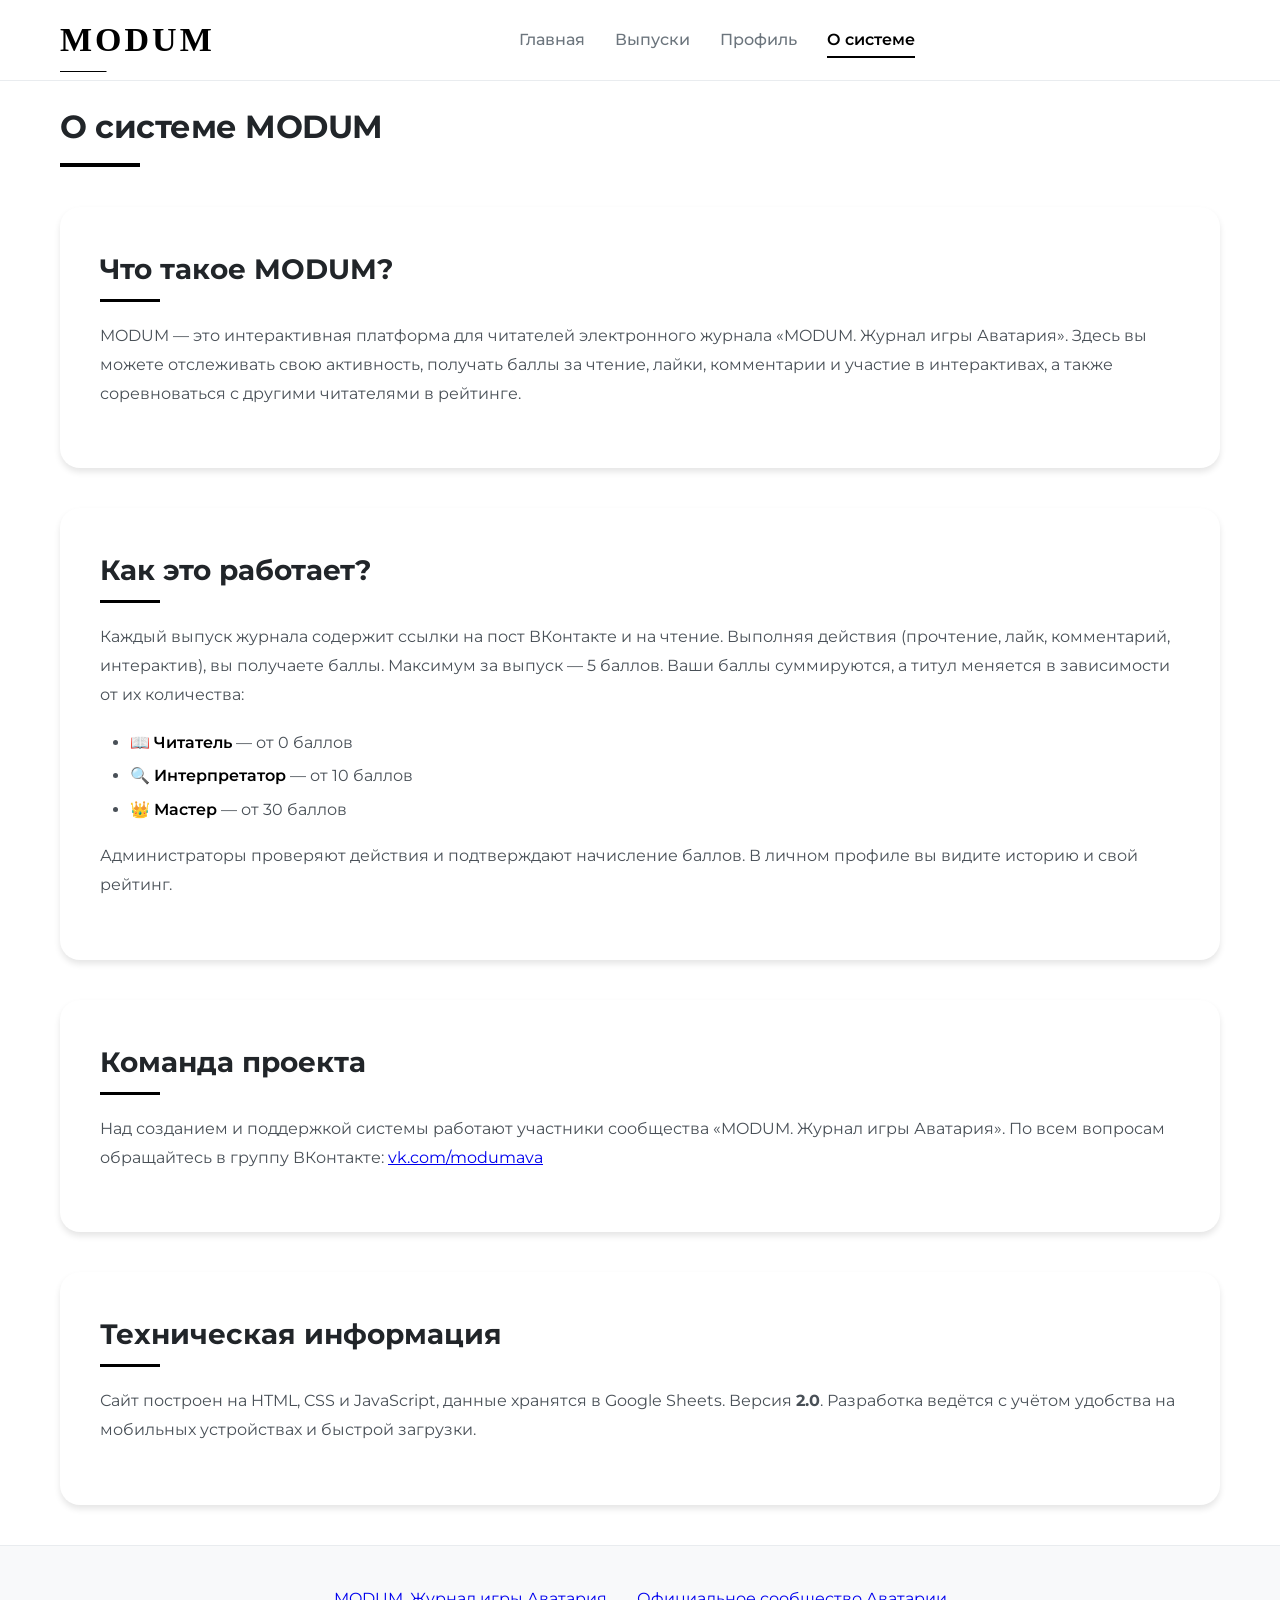
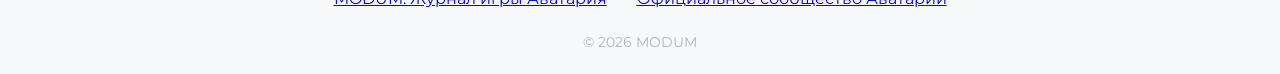
==== about.html @ 7e5fe1b1 "Add files via upload" ====
<!DOCTYPE html>
<html lang="ru">
<head>
    <meta charset="UTF-8">
    <meta name="viewport" content="width=device-width, initial-scale=1.0">
    <title>О системе — MODUM</title>
    <link rel="preconnect" href="https://fonts.googleapis.com">
    <link rel="preconnect" href="https://fonts.gstatic.com" crossorigin>
    <link href="https://fonts.googleapis.com/css2?family=Montserrat:wght@300;400;500;600;700;800&display=swap" rel="stylesheet">
    <link rel="stylesheet" href="https://cdnjs.cloudflare.com/ajax/libs/font-awesome/6.0.0/css/all.min.css">
    <link rel="stylesheet" href="css/style.css">
    <style>
        .about-section { background: white; border-radius: 20px; padding: 40px; margin: 40px 0; box-shadow: var(--shadow); }
        .about-section h2 { font-size: 28px; margin-bottom: 20px; position: relative; padding-bottom: 10px; }
        .about-section h2::after { content: ''; position: absolute; bottom: 0; left: 0; width: 60px; height: 3px; background: var(--black); }
        .about-section p { margin-bottom: 20px; line-height: 1.8; color: var(--gray-700); }
        .about-section ul { margin-left: 30px; margin-bottom: 20px; color: var(--gray-700); }
        .about-section li { margin-bottom: 8px; }
        .about-section .highlight { font-weight: 600; color: var(--black); }
    </style>
</head>
<body>
    <div class="wrapper">
        <header class="header">
            <div class="container">
                <div class="header__inner">
                    <a href="index.html" class="logo">MODUM</a>
                    <nav class="nav">
                        <a href="index.html" class="nav__link">Главная</a>
                        <a href="editions.html" class="nav__link">Выпуски</a>
                        <a href="profile.html" class="nav__link">Профиль</a>
                        <a href="about.html" class="nav__link active">О системе</a>
                        <a href="admin.html" class="nav__link" id="adminLink" style="display: none;">Админка</a>
                    </nav>
                    <div class="user-info" id="userInfo"></div>
                </div>
            </div>
        </header>

        <main class="main">
            <div class="container">
                <h1 class="section-title">О системе MODUM</h1>

                <div class="about-section">
                    <h2>Что такое MODUM?</h2>
                    <p>
                        MODUM — это интерактивная платформа для читателей электронного журнала «MODUM. Журнал игры Аватария».
                        Здесь вы можете отслеживать свою активность, получать баллы за чтение, лайки, комментарии и участие в интерактивах,
                        а также соревноваться с другими читателями в рейтинге.
                    </p>
                </div>

                <div class="about-section">
                    <h2>Как это работает?</h2>
                    <p>
                        Каждый выпуск журнала содержит ссылки на пост ВКонтакте и на чтение. Выполняя действия (прочтение, лайк, комментарий, интерактив),
                        вы получаете баллы. Максимум за выпуск — 5 баллов. Ваши баллы суммируются, а титул меняется в зависимости от их количества:
                    </p>
                    <ul>
                        <li><span class="highlight">📖 Читатель</span> — от 0 баллов</li>
                        <li><span class="highlight">🔍 Интерпретатор</span> — от 10 баллов</li>
                        <li><span class="highlight">👑 Мастер</span> — от 30 баллов</li>
                    </ul>
                    <p>
                        Администраторы проверяют действия и подтверждают начисление баллов. В личном профиле вы видите историю и свой рейтинг.
                    </p>
                </div>

                <div class="about-section">
                    <h2>Команда проекта</h2>
                    <p>
                        Над созданием и поддержкой системы работают участники сообщества «MODUM. Журнал игры Аватария».
                        По всем вопросам обращайтесь в группу ВКонтакте: <a href="https://vk.com/modumava" target="_blank">vk.com/modumava</a>
                    </p>
                </div>

                <div class="about-section">
                    <h2>Техническая информация</h2>
                    <p>
                        Сайт построен на HTML, CSS и JavaScript, данные хранятся в Google Sheets. Версия <strong>2.0</strong>.
                        Разработка ведётся с учётом удобства на мобильных устройствах и быстрой загрузки.
                    </p>
                </div>
            </div>
        </main>

        <footer class="footer">
            <div class="container">
                <div class="footer__links">
                    <a href="https://vk.com/modumava" target="_blank">MODUM. Журнал игры Аватария</a>
                    <a href="https://vk.com/avataryaclub" target="_blank">Официальное сообщество Аватарии</a>
                </div>
                <div class="footer__copyright">© 2026 MODUM</div>
            </div>
        </footer>
    </div>

    <script src="js/config.js"></script>
    <script src="js/google-api.js"></script>
    <script src="js/utils.js"></script>
    <script src="js/profanity.js"></script>
    <script src="js/api.js"></script>
    <script src="js/auth.js"></script>
    <script>
        document.addEventListener('DOMContentLoaded', updateHeader);
    </script>
</body>
</html>
---- css/style.css ----
/* ===== ОСНОВНЫЕ НАСТРОЙКИ ===== */
:root {
    --black: #000000;
    --white: #ffffff;
    --gray-100: #f8f9fa;
    --gray-200: #e9ecef;
    --gray-300: #dee2e6;
    --gray-400: #ced4da;
    --gray-500: #adb5bd;
    --gray-600: #6c757d;
    --gray-700: #495057;
    --gray-800: #343a40;
    --gray-900: #212529;
    
    --vk: #4680C2;
    --ok: #EE8208;
    
    --shadow: 0 4px 6px rgba(0,0,0,0.1);
    --shadow-lg: 0 10px 15px rgba(0,0,0,0.1);
    --transition: all 0.3s ease;
}

* {
    margin: 0;
    padding: 0;
    box-sizing: border-box;
}

body {
    font-family: 'Montserrat', sans-serif;
    font-size: 16px;
    line-height: 1.6;
    color: var(--gray-900);
    background: var(--white);
}

.wrapper {
    min-height: 100vh;
    display: flex;
    flex-direction: column;
}

.container {
    max-width: 1200px;
    margin: 0 auto;
    padding: 0 20px;
    width: 100%;
}

/* ===== ШАПКА ===== */
.header {
    background: var(--white);
    border-bottom: 1px solid var(--gray-200);
    position: sticky;
    top: 0;
    z-index: 1000;
}

.header__inner {
    display: flex;
    align-items: center;
    justify-content: space-between;
    height: 80px;
}

.logo {
    font-size: 34px;
    font-weight: 700;
    text-decoration: none;
    color: var(--black);
    letter-spacing: 3px;
    text-transform: uppercase;
    font-family: 'Cormorant Garamond', 'Didot', 'Bodoni', 'Times New Roman', serif;
    transition: var(--transition);
    position: relative;
}

.logo:hover {
    color: var(--gray-600);
}

.logo::after {
    content: '';
    position: absolute;
    bottom: -5px;
    left: 0;
    width: 100%;
    height: 1px;
    background: var(--black);
    transform: scaleX(0.3);
    transform-origin: left;
    transition: transform 0.3s ease;
}

.logo:hover::after {
    transform: scaleX(1);
}

.nav {
    display: flex;
    gap: 30px;
}

.nav__link {
    text-decoration: none;
    color: var(--gray-600);
    font-weight: 500;
    transition: var(--transition);
    position: relative;
}

.nav__link:hover {
    color: var(--black);
}

.nav__link.active {
    color: var(--black);
    font-weight: 600;
}

.nav__link.active::after {
    content: '';
    position: absolute;
    bottom: -5px;
    left: 0;
    width: 100%;
    height: 2px;
    background: var(--black);
}

.user-info {
    display: flex;
    align-items: center;
    gap: 10px;
}

.user-badge {
    display: flex;
    align-items: center;
    gap: 10px;
    padding: 5px 15px;
    background: var(--gray-100);
    border-radius: 40px;
}

.user-name {
    font-weight: 600;
    font-size: 14px;
}

.user-titul {
    font-size: 12px;
    padding: 4px 12px;
    background: var(--black);
    color: var(--white);
    border-radius: 20px;
}

.user-balance {
    font-weight: 700;
    font-size: 14px;
    color: var(--black);
}

.logout-btn {
    background: none;
    border: 1px solid var(--gray-300);
    padding: 8px 15px;
    border-radius: 20px;
    cursor: pointer;
    font-family: 'Montserrat', sans-serif;
    font-size: 14px;
    transition: var(--transition);
}

.logout-btn:hover {
    background: var(--black);
    color: var(--white);
    border-color: var(--black);
}

/* ===== АВТОРИЗАЦИЯ ===== */
.auth-section {
    min-height: calc(100vh - 80px);
    display: flex;
    align-items: center;
    justify-content: center;
    padding: 40px 0;
}

.auth-card {
    max-width: 500px;
    width: 100%;
    padding: 50px;
    background: var(--white);
    border: 1px solid var(--gray-200);
    border-radius: 20px;
    box-shadow: var(--shadow-lg);
}

.auth-card__title {
    font-size: 32px;
    font-weight: 700;
    margin-bottom: 10px;
    letter-spacing: -0.5px;
}

.auth-card__subtitle {
    color: var(--gray-600);
    margin-bottom: 30px;
}

.social-selector {
    display: flex;
    gap: 15px;
    margin-bottom: 30px;
}

.social-btn {
    flex: 1;
    padding: 15px;
    border: 2px solid var(--gray-300);
    border-radius: 10px;
    background: var(--white);
    font-family: 'Montserrat', sans-serif;
    font-weight: 600;
    font-size: 16px;
    cursor: pointer;
    transition: var(--transition);
    display: flex;
    align-items: center;
    justify-content: center;
    gap: 10px;
}

.social-btn.active {
    background: var(--black);
    color: var(--white);
    border-color: var(--black);
}

.social-btn.vk.active {
    background: var(--vk);
    border-color: var(--vk);
}

.social-btn.ok.active {
    background: var(--ok);
    border-color: var(--ok);
}

.auth-form {
    margin-top: 20px;
}

.form-group {
    margin-bottom: 20px;
    position: relative;
}

.form-label {
    display: block;
    font-weight: 600;
    margin-bottom: 8px;
    font-size: 14px;
}

.form-input {
    width: 100%;
    padding: 15px;
    border: 1px solid var(--gray-300);
    border-radius: 10px;
    font-family: 'Montserrat', sans-serif;
    font-size: 16px;
    transition: var(--transition);
}

.form-input:focus {
    outline: none;
    border-color: var(--black);
}

.password-hint {
    position: absolute;
    right: 0;
    top: 0;
    font-size: 12px;
    color: var(--gray-500);
    cursor: help;
}

.password-hint:hover::after {
    content: attr(data-tooltip);
    position: absolute;
    top: 25px;
    right: 0;
    background: var(--black);
    color: white;
    padding: 10px;
    border-radius: 8px;
    font-size: 12px;
    white-space: nowrap;
    z-index: 10;
}

.auth-btn {
    width: 100%;
    padding: 15px;
    background: var(--black);
    color: white;
    border: none;
    border-radius: 10px;
    font-family: 'Montserrat', sans-serif;
    font-weight: 600;
    font-size: 16px;
    cursor: pointer;
    transition: var(--transition);
    margin-top: 10px;
}

.auth-btn:hover {
    background: var(--gray-800);
}

.auth-links {
    margin-top: 20px;
    text-align: center;
}

.forgot-password {
    color: var(--gray-600);
    font-size: 14px;
    text-decoration: none;
    position: relative;
}

.forgot-password:hover::after {
    content: 'Пароль можно получить здесь: https://vk.com/modumava';
    position: absolute;
    bottom: 25px;
    left: 50%;
    transform: translateX(-50%);
    background: var(--black);
    color: white;
    padding: 10px;
    border-radius: 8px;
    font-size: 12px;
    white-space: nowrap;
    z-index: 10;
}

/* ===== КАРТОЧКИ ВЫПУСКОВ ===== */
.editions-grid {
    display: grid;
    grid-template-columns: repeat(auto-fill, minmax(320px, 1fr));
    gap: 30px;
    margin: 40px 0;
}

.edition-card {
    background: var(--white);
    border: 1px solid var(--gray-200);
    border-radius: 16px;
    overflow: hidden;
    transition: var(--transition);
    cursor: pointer;
    position: relative;
}

.edition-card:hover {
    transform: translateY(-5px);
    box-shadow: var(--shadow-lg);
}

.edition-card.unread {
    border-left: 4px solid var(--black);
}

.edition-card__cover {
    height: 200px;
    background-size: cover;
    background-position: center;
    background-color: var(--gray-200);
    position: relative;
}

.edition-card__cover.default {
    background: linear-gradient(135deg, #667eea 0%, #764ba2 100%);
    display: flex;
    align-items: center;
    justify-content: center;
    color: white;
    font-size: 32px;
    font-weight: 700;
}

.edition-card__content {
    padding: 25px;
}

.edition-card__date {
    font-size: 14px;
    color: var(--gray-500);
    margin-bottom: 10px;
}

.edition-card__title {
    font-size: 20px;
    font-weight: 700;
    margin-bottom: 10px;
    line-height: 1.4;
}

.edition-card__desc {
    color: var(--gray-600);
    margin-bottom: 20px;
    font-size: 14px;
    line-height: 1.6;
}

.edition-card__footer {
    display: flex;
    justify-content: space-between;
    align-items: center;
    padding-top: 20px;
    border-top: 1px solid var(--gray-200);
}

.edition-card__status {
    padding: 6px 16px;
    font-size: 12px;
    font-weight: 600;
    border-radius: 30px;
}

.edition-card__status.active {
    background: var(--black);
    color: var(--white);
}

.edition-card__status.past {
    background: var(--gray-200);
    color: var(--gray-600);
}

.edition-card__points {
    font-weight: 700;
    color: var(--black);
}

/* ===== ПРОФИЛЬ ===== */
.profile {
    margin: 40px 0;
}

.profile-cover {
    height: 200px;
    background: linear-gradient(135deg, #667eea 0%, #764ba2 100%);
    border-radius: 20px 20px 0 0;
}

.profile-info {
    background: white;
    border-radius: 20px;
    padding: 0 40px 40px;
    margin-top: -60px;
    box-shadow: var(--shadow-lg);
}

.profile-avatar {
    position: relative;
    top: -40px;
    margin-bottom: -20px;
}

.avatar-image {
    width: 120px;
    height: 120px;
    border-radius: 50%;
    background: var(--gray-100);
    border: 4px solid white;
    box-shadow: var(--shadow);
    display: flex;
    align-items: center;
    justify-content: center;
    font-size: 48px;
    color: var(--gray-500);
}

.edit-name-btn {
    background: none;
    border: 1px solid var(--gray-300);
    border-radius: 50%;
    width: 40px;
    height: 40px;
    cursor: pointer;
    transition: var(--transition);
    margin-left: 15px;
}

.edit-name-btn:hover {
    background: var(--gray-200);
}

.profile-name {
    font-size: 36px;
    font-weight: 800;
    letter-spacing: -0.5px;
    display: flex;
    align-items: center;
    margin-bottom: 10px;
}

.profile-id {
    font-size: 14px;
    color: var(--gray-500);
    margin-bottom: 5px;
}

.profile-link {
    color: var(--gray-600);
    text-decoration: none;
    font-size: 14px;
    margin-bottom: 15px;
    display: inline-block;
}

.profile-link:hover {
    text-decoration: underline;
}

.profile-badge {
    display: flex;
    gap: 15px;
    align-items: center;
    flex-wrap: wrap;
    margin-top: 10px;
}

.profile-titul {
    display: inline-flex;
    align-items: center;
    gap: 8px;
    padding: 8px 20px;
    background: var(--black);
    color: var(--white);
    font-weight: 600;
    border-radius: 30px;
}

.profile-stats {
    display: grid;
    grid-template-columns: repeat(4, 1fr);
    gap: 20px;
    margin: 40px 0;
}

.stat-card {
    background: var(--gray-100);
    border-radius: 16px;
    padding: 25px;
    text-align: center;
    transition: var(--transition);
    border: 1px solid var(--gray-200);
}

.stat-card:hover {
    transform: translateY(-5px);
    box-shadow: var(--shadow);
}

.stat-icon {
    font-size: 28px;
    color: var(--black);
    margin-bottom: 15px;
}

.stat-value {
    font-size: 32px;
    font-weight: 800;
    margin-bottom: 5px;
    letter-spacing: -0.5px;
}

.stat-label {
    color: var(--gray-600);
    font-size: 14px;
    font-weight: 500;
}

/* ===== ТИТУЛЫ ===== */
.tituls-section,
.history-section,
.rating-section {
    background: white;
    border-radius: 20px;
    padding: 40px;
    margin-bottom: 40px;
    box-shadow: var(--shadow);
}

.tituls-grid {
    display: grid;
    grid-template-columns: repeat(3, 1fr);
    gap: 30px;
    margin-top: 30px;
}

.titul-card {
    border: 1px solid var(--gray-200);
    border-radius: 16px;
    padding: 30px;
    text-align: center;
    transition: var(--transition);
}

.titul-card.current {
    background: var(--black);
    color: white;
    border-color: var(--black);
}

.titul-icon {
    width: 60px;
    height: 60px;
    background: var(--gray-100);
    border-radius: 50%;
    display: flex;
    align-items: center;
    justify-content: center;
    font-size: 24px;
    margin: 0 auto 20px;
}

.titul-card.current .titul-icon {
    background: rgba(255,255,255,0.2);
    color: white;
}

.titul-name {
    font-size: 20px;
    font-weight: 700;
    margin-bottom: 10px;
}

.titul-points {
    font-size: 14px;
    color: var(--gray-500);
    margin-bottom: 20px;
}

.titul-progress-bar {
    height: 6px;
    background: var(--gray-200);
    border-radius: 3px;
    overflow: hidden;
    margin-bottom: 10px;
}

.titul-progress-fill {
    height: 100%;
    background: var(--black);
    border-radius: 3px;
    transition: width 0.3s;
}

.titul-card.current .titul-progress-fill {
    background: white;
}

.titul-next {
    font-size: 13px;
    color: var(--gray-500);
}

/* ===== ИСТОРИЯ ===== */
.history-filters {
    display: flex;
    gap: 15px;
    margin: 30px 0;
    flex-wrap: wrap;
}

.filter-btn {
    padding: 10px 20px;
    background: none;
    border: 1px solid var(--gray-300);
    border-radius: 30px;
    cursor: pointer;
    font-family: 'Montserrat', sans-serif;
    font-size: 14px;
    transition: var(--transition);
}

.filter-btn:hover {
    background: var(--gray-100);
}

.filter-btn.active {
    background: var(--black);
    color: white;
    border-color: var(--black);
}

.history-list {
    display: flex;
    flex-direction: column;
    gap: 15px;
}

.history-item {
    display: flex;
    align-items: center;
    padding: 20px;
    background: var(--gray-100);
    border-radius: 12px;
    transition: var(--transition);
}

.history-item:hover {
    transform: translateX(5px);
    background: var(--gray-200);
}

.history-icon {
    width: 50px;
    height: 50px;
    background: white;
    border-radius: 12px;
    display: flex;
    align-items: center;
    justify-content: center;
    font-size: 20px;
    margin-right: 20px;
}

.history-content {
    flex: 1;
}

.history-title {
    font-weight: 600;
    margin-bottom: 5px;
}

.history-meta {
    display: flex;
    gap: 20px;
    color: var(--gray-600);
    font-size: 13px;
    flex-wrap: wrap;
}

.history-points {
    font-weight: 700;
    color: var(--black);
}

.history-status {
    padding: 6px 16px;
    border-radius: 30px;
    font-size: 12px;
    font-weight: 500;
}

.status-approved {
    background: #d4edda;
    color: #155724;
}

.status-pending {
    background: #fff3cd;
    color: #856404;
}

/* ===== РЕЙТИНГ ===== */
.rating-position {
    display: flex;
    align-items: center;
    gap: 30px;
    padding: 30px;
    background: var(--gray-100);
    border-radius: 16px;
    margin-top: 30px;
    flex-wrap: wrap;
}

.rating-rank {
    width: 100px;
    height: 100px;
    background: var(--black);
    color: white;
    border-radius: 50%;
    display: flex;
    align-items: center;
    justify-content: center;
    font-size: 36px;
    font-weight: 800;
}

.rating-info {
    flex: 1;
    min-width: 250px;
}

.rating-label {
    color: var(--gray-500);
    margin-bottom: 5px;
}

.rating-value {
    font-size: 28px;
    font-weight: 700;
    margin-bottom: 15px;
}

.rating-progress-bar {
    height: 8px;
    background: var(--gray-300);
    border-radius: 4px;
    overflow: hidden;
    margin-bottom: 10px;
}

.rating-progress-fill {
    height: 100%;
    background: var(--black);
}

/* ===== СТРАНИЦА ВЫПУСКА ===== */
.edition-page {
    padding: 40px 0;
}

.edition-cover-large {
    width: 100%;
    height: 400px;
    background-size: cover;
    background-position: center;
    background-repeat: no-repeat;
    border-radius: 20px;
    margin-bottom: 30px;
    background-color: var(--gray-200);
}

.edition-cover-large.default {
    background: linear-gradient(135deg, #667eea 0%, #764ba2 100%);
    display: flex;
    align-items: center;
    justify-content: center;
    color: white;
    font-size: 48px;
    font-weight: 800;
}

.edition-meta {
    display: flex;
    gap: 20px;
    margin-bottom: 20px;
    color: var(--gray-500);
    font-size: 14px;
    flex-wrap: wrap;
}

.edition-title {
    font-size: 48px;
    font-weight: 800;
    margin-bottom: 20px;
    line-height: 1.2;
}

.edition-description {
    font-size: 18px;
    color: var(--gray-600);
    margin-bottom: 30px;
    max-width: 800px;
}

.edition-links {
    display: flex;
    gap: 15px;
    flex-wrap: wrap;
    margin-bottom: 40px;
}

.edition-link {
    padding: 12px 25px;
    background: var(--black);
    color: var(--white);
    text-decoration: none;
    font-weight: 500;
    border-radius: 8px;
    transition: var(--transition);
}

.edition-link:hover {
    background: var(--gray-800);
}

.actions-section {
    margin: 60px 0;
}

.actions-grid {
    display: grid;
    grid-template-columns: repeat(4, 1fr);
    gap: 20px;
    margin: 30px 0;
}

@media (max-width: 992px) {
    .actions-grid {
        grid-template-columns: repeat(2, 1fr);
    }
}

@media (max-width: 576px) {
    .actions-grid {
        grid-template-columns: 1fr;
    }
}

.action-card {
    padding: 25px;
    border: 1px solid var(--gray-200);
    border-radius: 16px;
    text-align: center;
    transition: var(--transition);
    background: white;
}

.action-card:hover {
    border-color: var(--black);
    transform: translateY(-5px);
    box-shadow: var(--shadow);
}

.action-card__icon {
    font-size: 32px;
    margin-bottom: 15px;
}

.action-card__title {
    font-weight: 700;
    margin-bottom: 10px;
}

.action-card__points {
    color: var(--gray-600);
    font-size: 14px;
    margin-bottom: 20px;
}

.action-btn {
    width: 100%;
    padding: 12px;
    background: var(--white);
    border: 1px solid var(--black);
    border-radius: 8px;
    cursor: pointer;
    font-family: 'Montserrat', sans-serif;
    font-weight: 600;
    transition: var(--transition);
}

.action-btn:hover:not(:disabled) {
    background: var(--black);
    color: var(--white);
}

.action-btn.completed {
    background: var(--black);
    color: var(--white);
    cursor: default;
}

.action-btn:disabled {
    opacity: 0.5;
    cursor: not-allowed;
}

.total-points {
    text-align: center;
    margin-top: 30px;
    font-size: 20px;
}

.highlight {
    font-weight: 800;
    color: var(--black);
}

/* ===== ИНТЕРАКТИВ ===== */
.interactive-section {
    margin: 60px 0;
    padding: 40px;
    background: var(--gray-100);
    border: 1px solid var(--gray-200);
    border-radius: 16px;
}

.interactive-header {
    display: flex;
    justify-content: space-between;
    align-items: center;
    margin-bottom: 20px;
    flex-wrap: wrap;
    gap: 20px;
}

.interactive-title {
    font-size: 24px;
    font-weight: 700;
}

.interactive-points {
    font-size: 20px;
    font-weight: 700;
    color: var(--black);
}

.interactive-description {
    margin-bottom: 30px;
    color: var(--gray-600);
}

.qr-container {
    display: flex;
    gap: 40px;
    align-items: center;
    flex-wrap: wrap;
}

.qr-placeholder {
    width: 200px;
    height: 200px;
    background: white;
    border: 1px solid var(--gray-300);
    border-radius: 10px;
    display: flex;
    flex-direction: column;
    align-items: center;
    justify-content: center;
    font-size: 14px;
    color: var(--gray-500);
}

.qr-placeholder i {
    font-size: 48px;
    margin-bottom: 10px;
}

.qr-info {
    flex: 1;
    min-width: 250px;
}

.qr-info ol {
    margin-left: 20px;
    color: var(--gray-700);
}

.qr-btn {
    padding: 15px 30px;
    background: var(--black);
    color: white;
    border: none;
    border-radius: 8px;
    font-weight: 600;
    cursor: pointer;
    transition: var(--transition);
    margin-top: 20px;
}

.qr-btn:hover {
    background: var(--gray-800);
}

/* ===== ПОДВАЛ ===== */
.footer {
    margin-top: auto;
    padding: 40px 0 20px;
    background: var(--gray-100);
    border-top: 1px solid var(--gray-200);
}

.footer__links {
    display: flex;
    justify-content: center;
    gap: 30px;
    margin-bottom: 20px;
    flex-wrap: wrap;
}

.footer__link {
    color: var(--gray-600);
    text-decoration: none;
    transition: var(--transition);
}

.footer__link:hover {
    color: var(--black);
}

.footer__copyright {
    text-align: center;
    color: var(--gray-500);
    font-size: 14px;
}

/* ===== ОТСТУПЫ ДЛЯ ЗАГОЛОВКОВ ===== */
.main {
    padding-top: 20px;
}

.section-header {
    display: flex;
    align-items: center;
    justify-content: space-between;
    margin-top: 30px;
    margin-bottom: 30px;
}

.section-title {
    font-size: 32px;
    font-weight: 700;
    letter-spacing: -0.5px;
    position: relative;
    padding-bottom: 15px;
    margin: 0;
}

.section-title::after {
    content: '';
    position: absolute;
    bottom: 0;
    left: 0;
    width: 80px;
    height: 4px;
    background: var(--black);
}

.section-link {
    text-decoration: none;
    color: var(--black);
    font-weight: 500;
    transition: var(--transition);
    white-space: nowrap;
}

.section-link:hover {
    transform: translateX(5px);
}

.active-editions,
.past-editions {
    margin-top: 40px;
    margin-bottom: 60px;
}

.active-editions .section-title,
.past-editions .section-title {
    margin-bottom: 30px;
}

.featured-section {
    margin-top: 40px;
}

.rating-section {
    margin-top: 40px;
    margin-bottom: 40px;
}

.profile {
    margin-top: 20px;
}

/* ===== АДАПТИВНОСТЬ ===== */
@media (max-width: 992px) {
    .profile-stats {
        grid-template-columns: repeat(2, 1fr);
    }
    .tituls-grid {
        grid-template-columns: repeat(2, 1fr);
    }
}

@media (max-width: 768px) {
    .header__inner {
        flex-direction: column;
        height: auto;
        padding: 20px 0;
        gap: 20px;
    }
    .nav {
        gap: 20px;
    }
    .profile-info {
        padding: 0 20px 20px;
    }
    .profile-name {
        font-size: 28px;
    }
    .profile-stats,
    .tituls-grid {
        grid-template-columns: 1fr;
    }
    .edition-title {
        font-size: 32px;
    }
    .edition-cover-large {
        height: 250px;
    }
    .qr-container {
        flex-direction: column;
        text-align: center;
    }
    .rating-position {
        flex-direction: column;
        text-align: center;
    }
    .section-header {
        flex-direction: column;
        align-items: flex-start;
        gap: 10px;
    }
}

@media (max-width: 480px) {
    .auth-card {
        padding: 30px 20px;
    }
    .social-selector {
        flex-direction: column;
    }
    .logo {
        font-size: 28px;
        letter-spacing: 2px;
    }
}

/* ===== СКЕЛЕТОНЫ (ЗАГЛУШКИ ЗАГРУЗКИ) ===== */
.skeleton-card {
    height: 350px;
    background: linear-gradient(90deg, var(--gray-200) 25%, var(--gray-300) 50%, var(--gray-200) 75%);
    background-size: 200% 100%;
    animation: skeleton-loading 1.5s infinite;
    border-radius: 16px;
}

.skeleton-cover {
    height: 200px;
    background: var(--gray-200);
    border-radius: 16px 16px 0 0;
}

.skeleton-title {
    height: 24px;
    width: 70%;
    background: var(--gray-200);
    margin: 20px;
    border-radius: 4px;
}

.skeleton-text {
    height: 16px;
    width: 90%;
    background: var(--gray-200);
    margin: 10px 20px;
    border-radius: 4px;
}

@keyframes skeleton-loading {
    0% { background-position: 200% 0; }
    100% { background-position: -200% 0; }
}
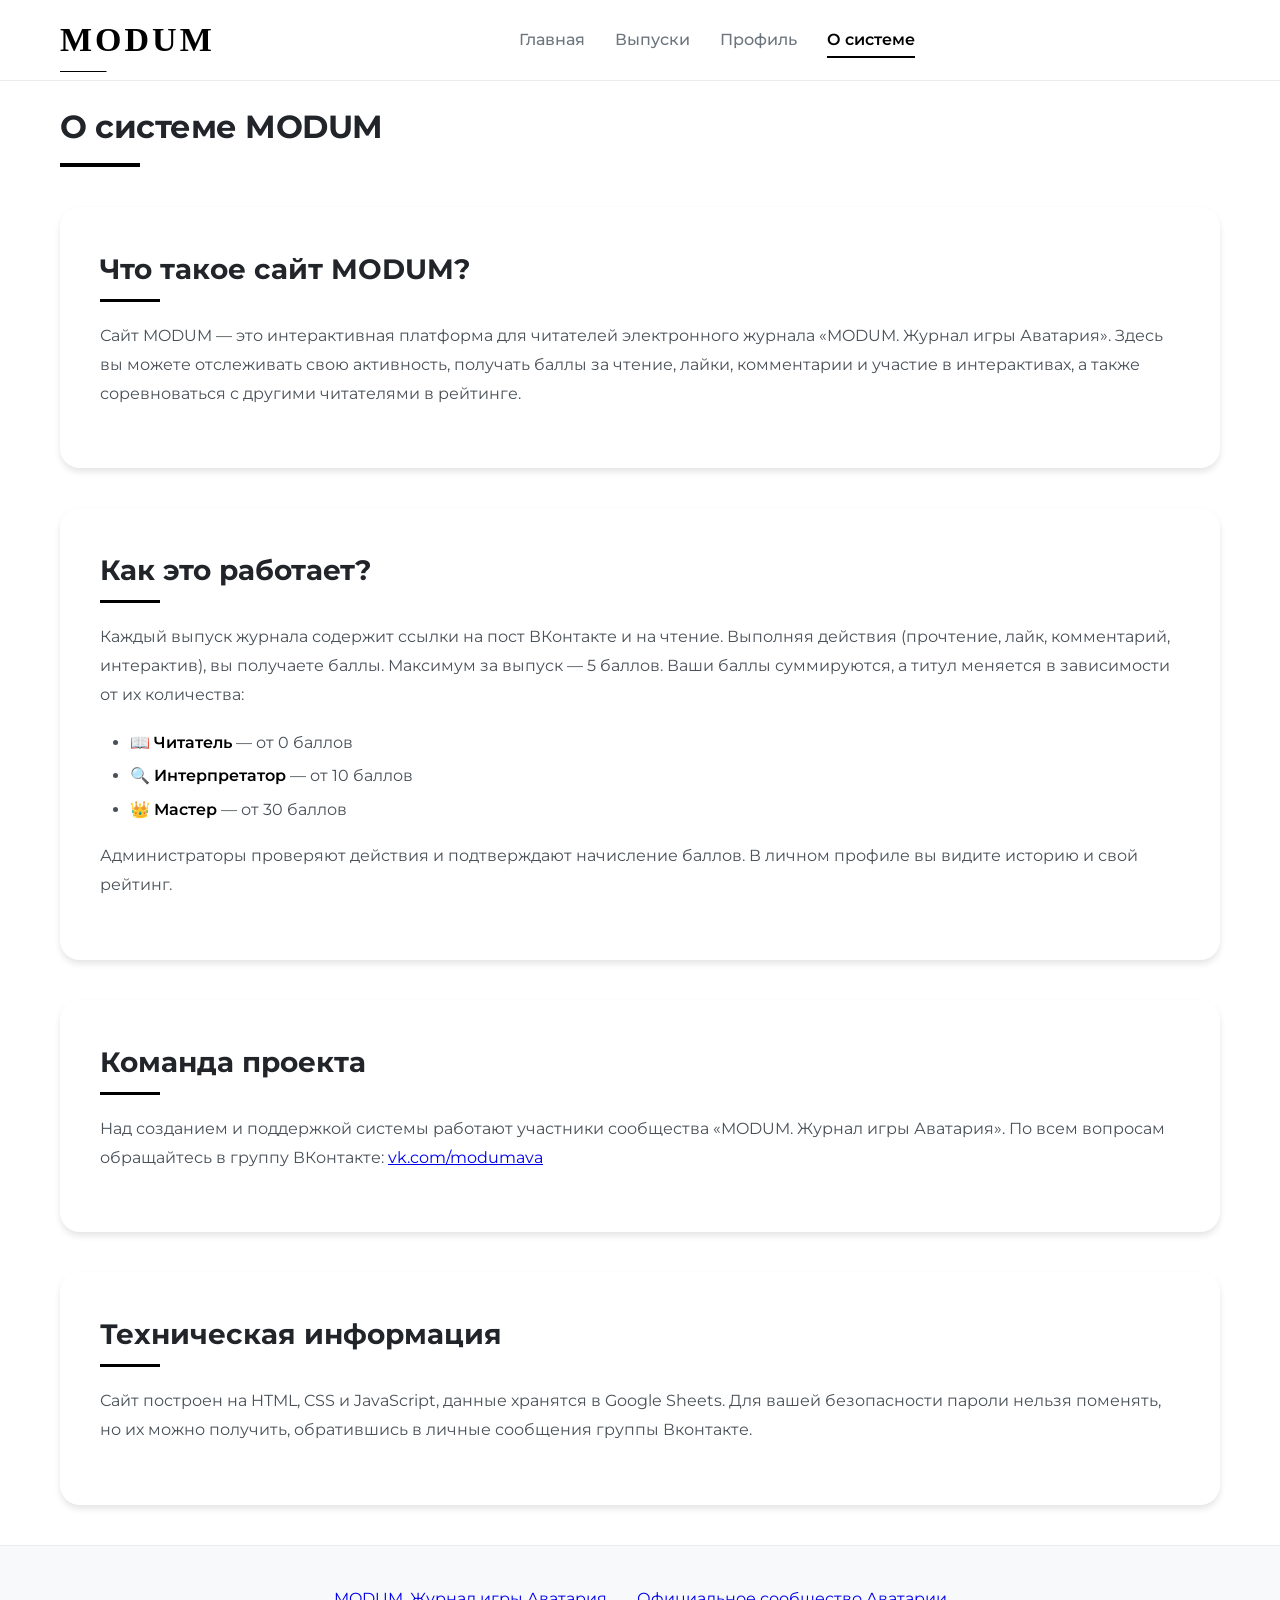
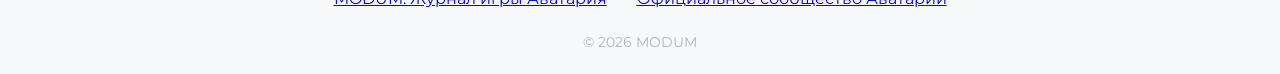
==== commit 45750143: "Обновление 2 баллы и профиль" ====
--- a/about.html
+++ b/about.html
@@ -42,9 +42,9 @@
                 <h1 class="section-title">О системе MODUM</h1>
 
                 <div class="about-section">
-                    <h2>Что такое MODUM?</h2>
+                    <h2>Что такое сайт MODUM?</h2>
                     <p>
-                        MODUM — это интерактивная платформа для читателей электронного журнала «MODUM. Журнал игры Аватария».
+                        Сайт MODUM — это интерактивная платформа для читателей электронного журнала «MODUM. Журнал игры Аватария».
                         Здесь вы можете отслеживать свою активность, получать баллы за чтение, лайки, комментарии и участие в интерактивах,
                         а также соревноваться с другими читателями в рейтинге.
                     </p>
@@ -77,8 +77,7 @@
                 <div class="about-section">
                     <h2>Техническая информация</h2>
                     <p>
-                        Сайт построен на HTML, CSS и JavaScript, данные хранятся в Google Sheets. Версия <strong>2.0</strong>.
-                        Разработка ведётся с учётом удобства на мобильных устройствах и быстрой загрузки.
+                        Сайт построен на HTML, CSS и JavaScript, данные хранятся в Google Sheets. Для вашей безопасности пароли нельзя поменять, но их можно получить, обратившись в личные сообщения группы Вконтакте.
                     </p>
                 </div>
             </div>
